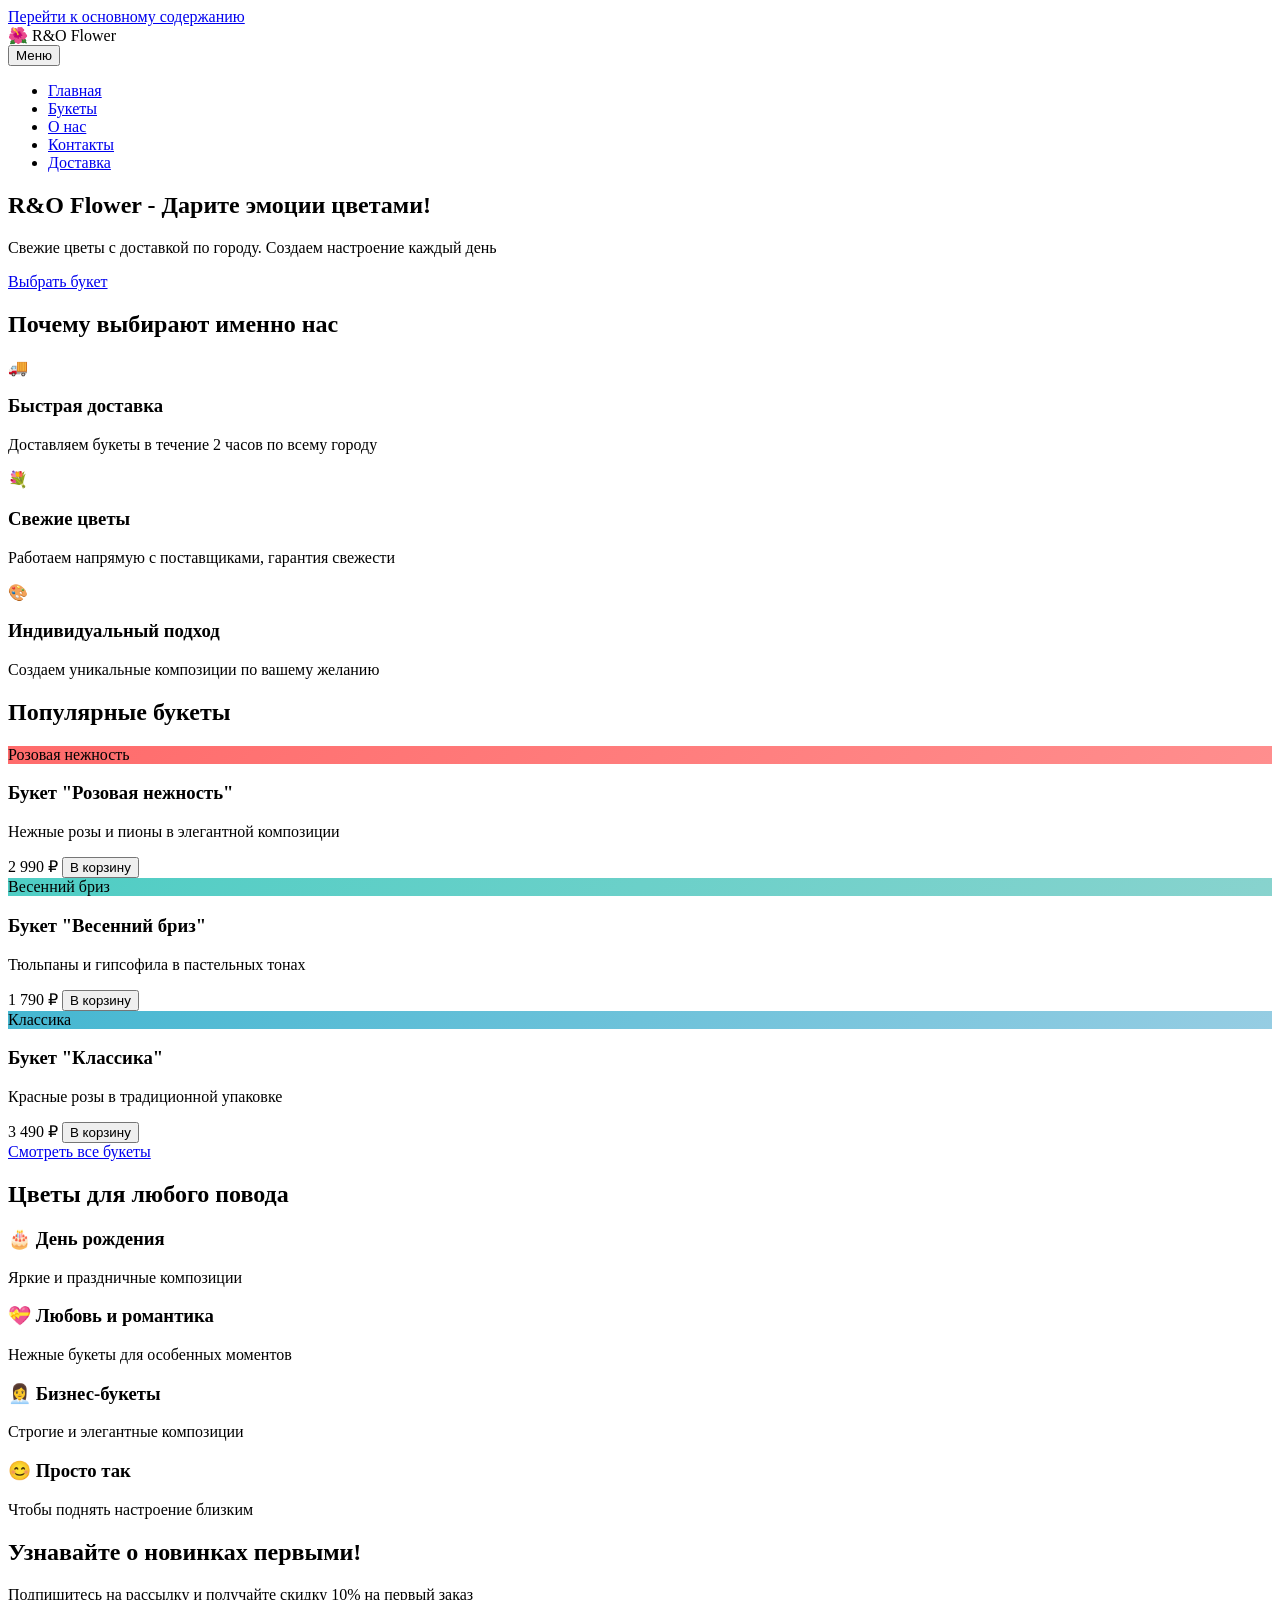
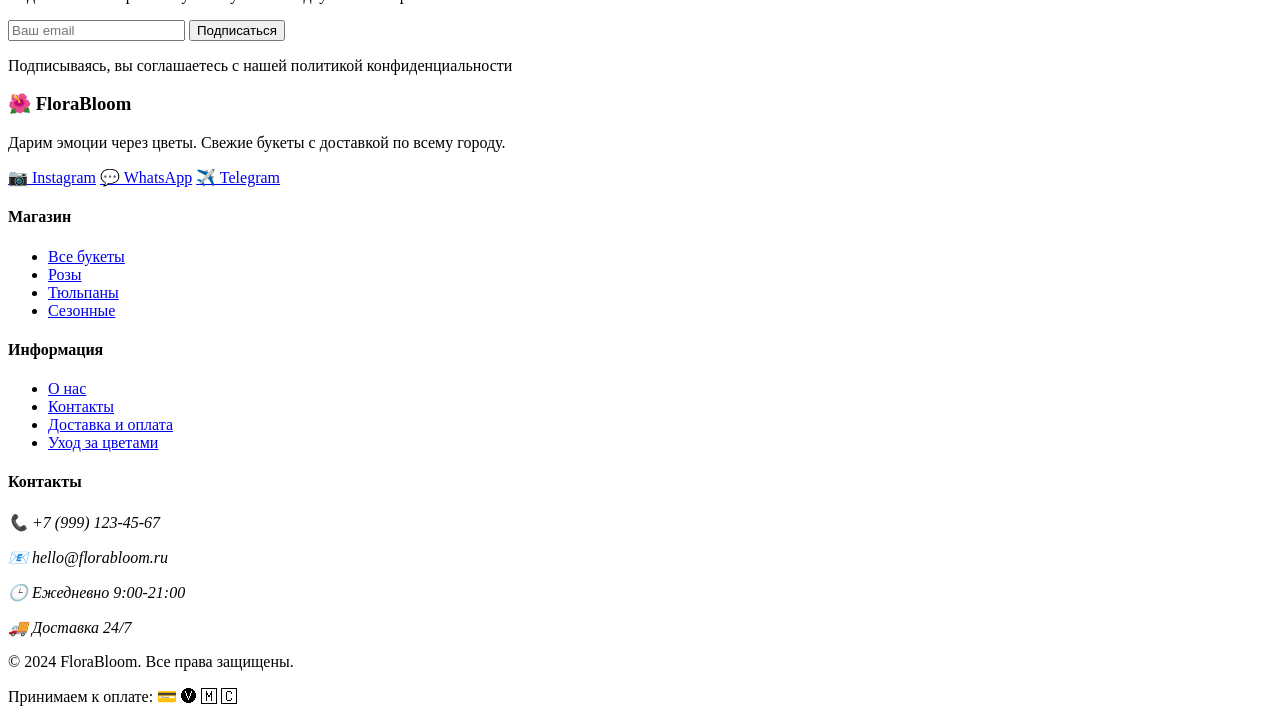
==== Index.html @ f7155aca "Create Index.html" ====
<!DOCTYPE html>
<html lang="ru">
<head>
    <meta charset="UTF-8">
    <meta name="viewport" content="width=device-width, initial-scale=1.0">
    <meta name="description" content="FloraBloom - онлайн магазин цветов. Свежие букеты, доставка, индивидуальные композиции. Дарите эмоции с нами!">
    <meta name="keywords" content="цветы, букеты, доставка цветов, флорист, розы, тюльпаны, композиции">
    <title>FloraBloom - Онлайн магазин цветов | Доставка свежих букетов</title>
    
    <!-- Подключение CSS -->
    <link rel="stylesheet" href="css/style.css">
</head>
<body>
    <!-- Skip link для доступности -->
    <a href="#main-content" class="skip-link">Перейти к основному содержанию</a>
    
    <header role="banner">
        <nav class="navbar" role="navigation" aria-label="Основная навигация">
            <div class="logo" aria-label="Логотип FloraBloom">🌺 R&O Flower</div>
            <button class="menu-toggle" aria-expanded="false" aria-controls="nav-menu">
                <span class="sr-only">Меню</span>
                <span class="hamburger-line"></span>
                <span class="hamburger-line"></span>
                <span class="hamburger-line"></span>
            </button>
            <ul class="nav-links" id="nav-menu">
                <li><a href="index.html" aria-current="page">Главная</a></li>
                <li><a href="catalog.html">Букеты</a></li>
                <li><a href="about.html">О нас</a></li>
                <li><a href="contacts.html">Контакты</a></li>
                <li><a href="delivery.html">Доставка</a></li>
            </ul>
        </nav>
    </header>

    <main id="main-content" role="main">
        <!-- Hero секция -->
        <section class="hero" aria-labelledby="hero-heading">
            <div class="hero-content">
                <h1 id="hero-heading">R&O Flower - Дарите эмоции цветами!</h1>
                <p>Свежие цветы с доставкой по городу. Создаем настроение каждый день</p>
                <a href="catalog.html" class="cta-button" role="button">
                    Выбрать букет
                </a>
            </div>
        </section>
        
        <!-- Секция преимуществ -->
        <section class="features" aria-labelledby="features-heading">
            <div class="container">
                <h2 id="features-heading" class="section-title">Почему выбирают именно нас</h2>
                <div class="features-grid">
                    <div class="feature-card">
                        <div class="feature-icon">🚚</div>
                        <h3>Быстрая доставка</h3>
                        <p>Доставляем букеты в течение 2 часов по всему городу</p>
                    </div>
                    <div class="feature-card">
                        <div class="feature-icon">💐</div>
                        <h3>Свежие цветы</h3>
                        <p>Работаем напрямую с поставщиками, гарантия свежести</p>
                    </div>
                    <div class="feature-card">
                        <div class="feature-icon">🎨</div>
                        <h3>Индивидуальный подход</h3>
                        <p>Создаем уникальные композиции по вашему желанию</p>
                    </div>
                </div>
            </div>
        </section>

        <!-- Секция популярных букетов -->
        <section class="popular" aria-labelledby="popular-heading">
            <div class="container">
                <h2 id="popular-heading" class="section-title">Популярные букеты</h2>
                <div class="arrivals-grid">
                    <div class="product-card">
                        <div class="product-image-placeholder" style="background: linear-gradient(135deg, #ff6b6b, #ff8e8e);">
                            <span>Розовая нежность</span>
                        </div>
                        <div class="product-info">
                            <h3>Букет "Розовая нежность"</h3>
                            <p>Нежные розы и пионы в элегантной композиции</p>
                            <span class="price">2 990 ₽</span>
                            <button class="cta-button small">В корзину</button>
                        </div>
                    </div>
                    <div class="product-card">
                        <div class="product-image-placeholder" style="background: linear-gradient(135deg, #4ecdc4, #88d3ce);">
                            <span>Весенний бриз</span>
                        </div>
                        <div class="product-info">
                            <h3>Букет "Весенний бриз"</h3>
                            <p>Тюльпаны и гипсофила в пастельных тонах</p>
                            <span class="price">1 790 ₽</span>
                            <button class="cta-button small">В корзину</button>
                        </div>
                    </div>
                    <div class="product-card">
                        <div class="product-image-placeholder" style="background: linear-gradient(135deg, #45b7d1, #96cde3);">
                            <span>Классика</span>
                        </div>
                        <div class="product-info">
                            <h3>Букет "Классика"</h3>
                            <p>Красные розы в традиционной упаковке</p>
                            <span class="price">3 490 ₽</span>
                            <button class="cta-button small">В корзину</button>
                        </div>
                    </div>
                </div>
                <div class="section-footer">
                    <a href="catalog.html" class="cta-button secondary">Смотреть все букеты</a>
                </div>
            </div>
        </section>

        <!-- Секция поводов -->
        <section class="occasions" aria-labelledby="occasions-heading">
            <div class="container">
                <h2 id="occasions-heading" class="section-title">Цветы для любого повода</h2>
                <div class="occasions-grid">
                    <div class="occasion-card">
                        <h3>🎂 День рождения</h3>
                        <p>Яркие и праздничные композиции</p>
                    </div>
                    <div class="occasion-card">
                        <h3>💝 Любовь и романтика</h3>
                        <p>Нежные букеты для особенных моментов</p>
                    </div>
                    <div class="occasion-card">
                        <h3>👩‍💼 Бизнес-букеты</h3>
                        <p>Строгие и элегантные композиции</p>
                    </div>
                    <div class="occasion-card">
                        <h3>😊 Просто так</h3>
                        <p>Чтобы поднять настроение близким</p>
                    </div>
                </div>
            </div>
        </section>

        <!-- Секция подписки -->
        <section class="newsletter" aria-labelledby="newsletter-heading">
            <div class="container">
                <div class="newsletter-content">
                    <h2 id="newsletter-heading">Узнавайте о новинках первыми!</h2>
                    <p>Подпишитесь на рассылку и получайте скидку 10% на первый заказ</p>
                    <form class="newsletter-form">
                        <div class="form-group">
                            <input type="email" id="newsletter-email" placeholder="Ваш email" required>
                            <button type="submit" class="cta-button secondary">Подписаться</button>
                        </div>
                        <p class="form-note">Подписываясь, вы соглашаетесь с нашей политикой конфиденциальности</p>
                    </form>
                </div>
            </div>
        </section>
    </main>

    <footer role="contentinfo">
        <div class="footer-content">
            <div class="container">
                <div class="footer-grid">
                    <div class="footer-section">
                        <h3>🌺 FloraBloom</h3>
                        <p>Дарим эмоции через цветы. Свежие букеты с доставкой по всему городу.</p>
                        <div class="social-links">
                            <a href="#" aria-label="Instagram">📷 Instagram</a>
                            <a href="#" aria-label="WhatsApp">💬 WhatsApp</a>
                            <a href="#" aria-label="Telegram">✈️ Telegram</a>
                        </div>
                    </div>
                    <div class="footer-section">
                        <h4>Магазин</h4>
                        <ul>
                            <li><a href="catalog.html">Все букеты</a></li>
                            <li><a href="catalog.html?category=roses">Розы</a></li>
                            <li><a href="catalog.html?category=tulips">Тюльпаны</a></li>
                            <li><a href="catalog.html?category=seasonal">Сезонные</a></li>
                        </ul>
                    </div>
                    <div class="footer-section">
                        <h4>Информация</h4>
                        <ul>
                            <li><a href="about.html">О нас</a></li>
                            <li><a href="contacts.html">Контакты</a></li>
                            <li><a href="delivery.html">Доставка и оплата</a></li>
                            <li><a href="#">Уход за цветами</a></li>
                        </ul>
                    </div>
                    <div class="footer-section">
                        <h4>Контакты</h4>
                        <address>
                            <p>📞 +7 (999) 123-45-67</p>
                            <p>📧 hello@florabloom.ru</p>
                            <p>🕒 Ежедневно 9:00-21:00</p>
                            <p>🚚 Доставка 24/7</p>
                        </address>
                    </div>
                </div>
                <div class="footer-bottom">
                    <p>&copy; 2024 FloraBloom. Все права защищены.</p>
                    <div class="payment-methods">
                        <span>Принимаем к оплате:</span>
                        <span>💳 🅥 🄼 🄲</span>
                    </div>
                </div>
            </div>
        </div>
    </footer>

    <!-- Подключение JavaScript -->
    <script src="js/script.js"></script>
</body>
</html>
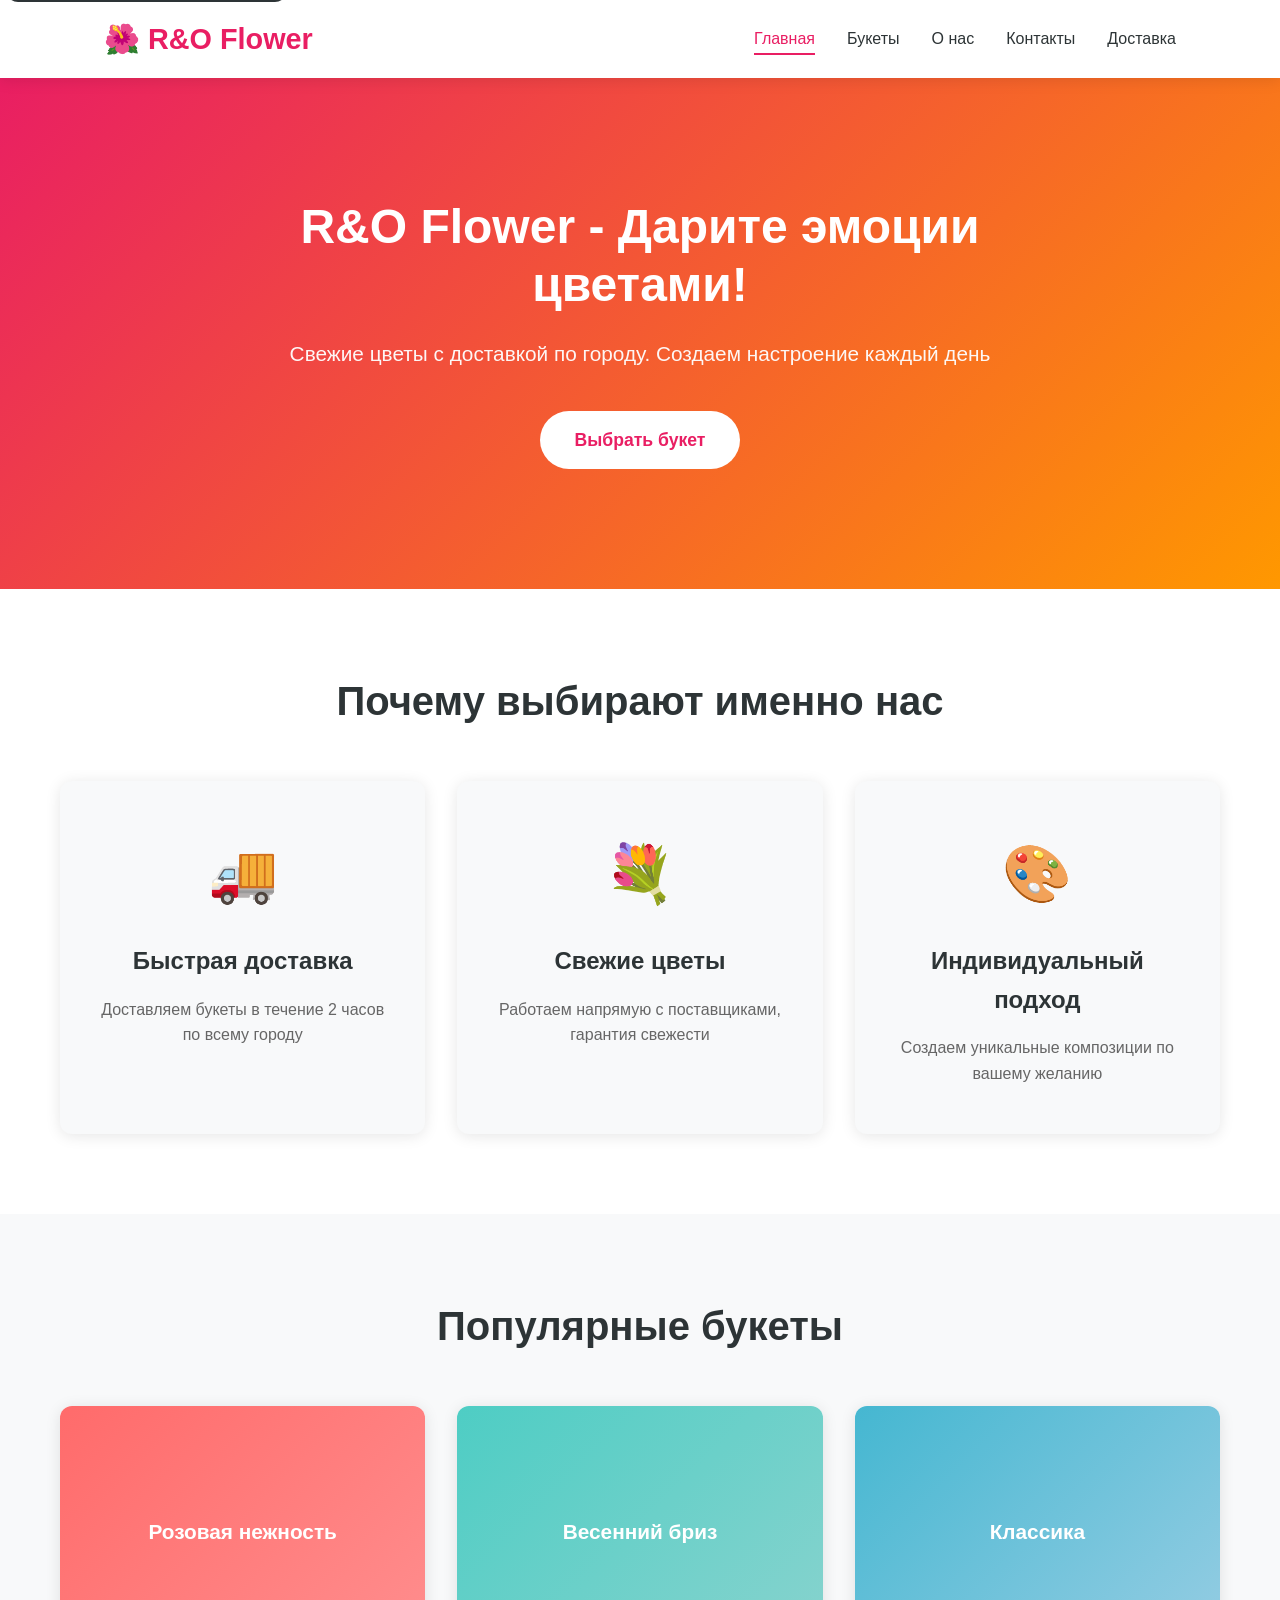
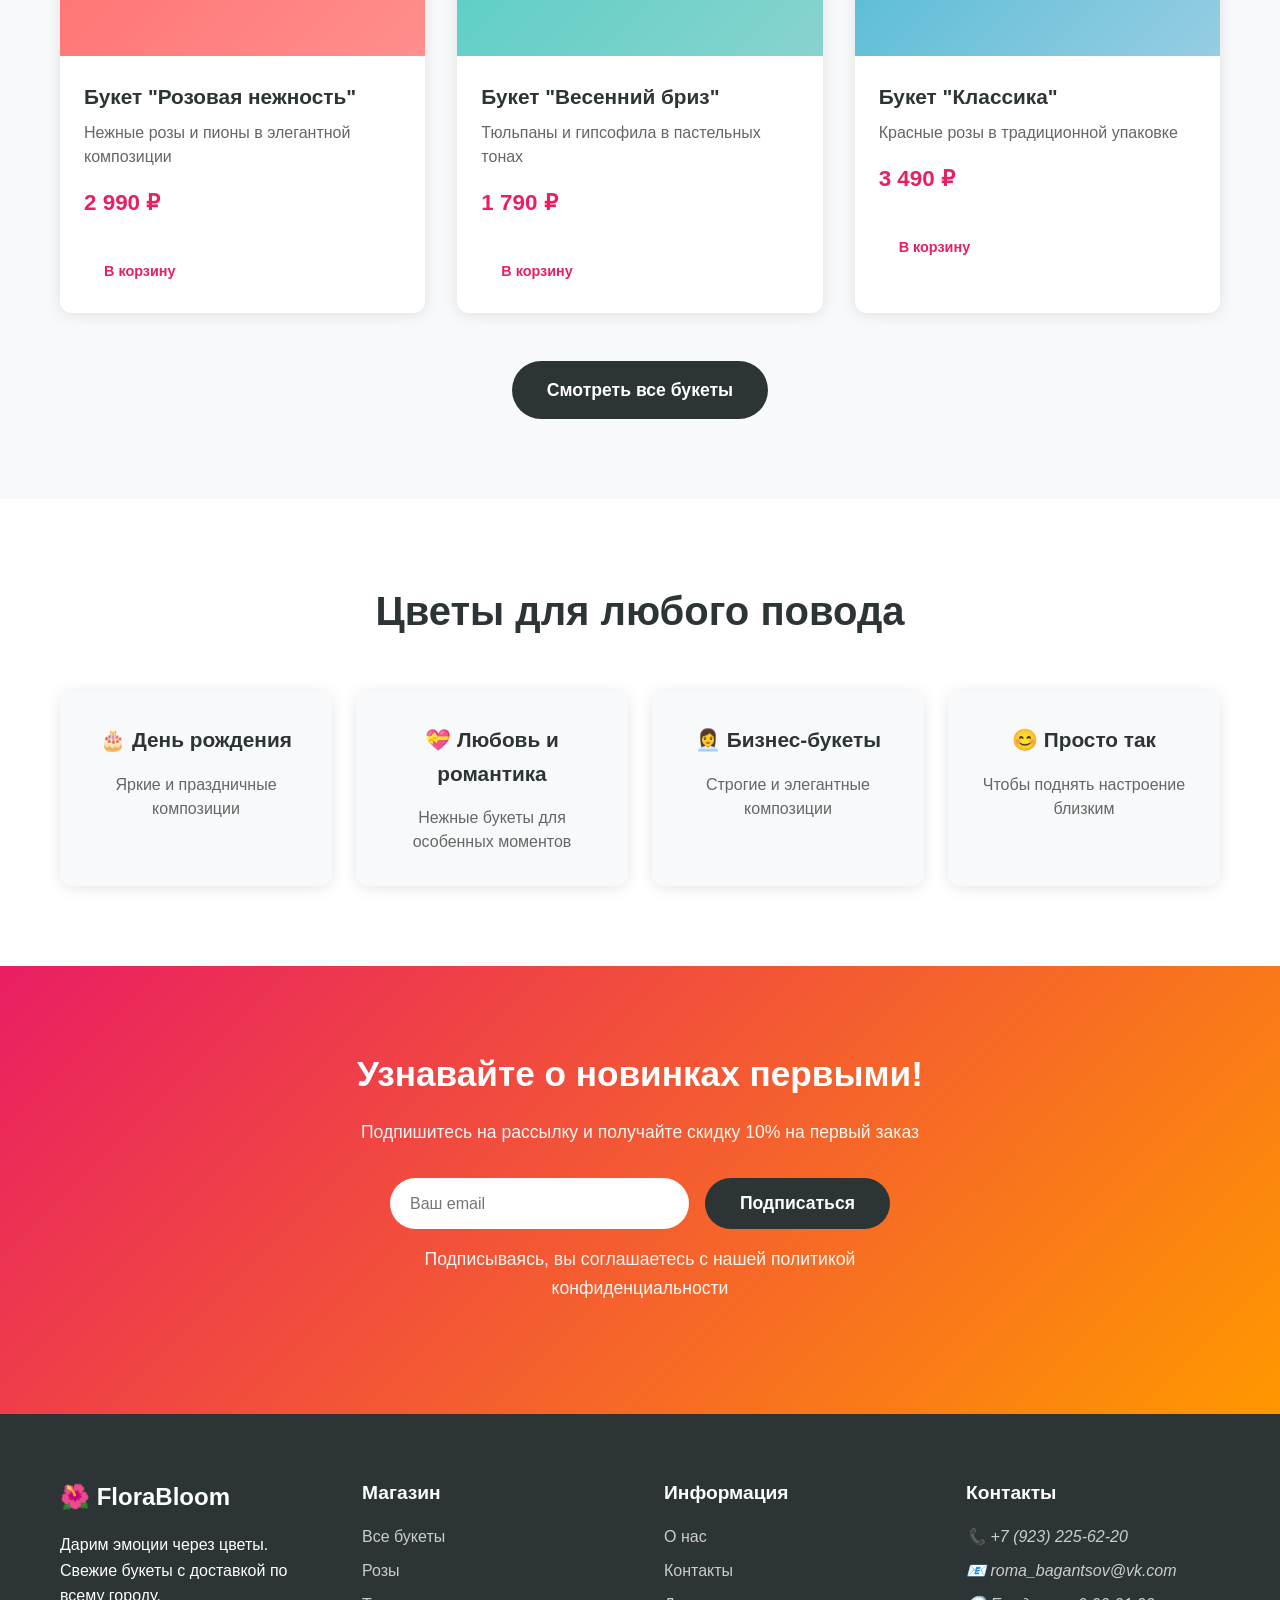
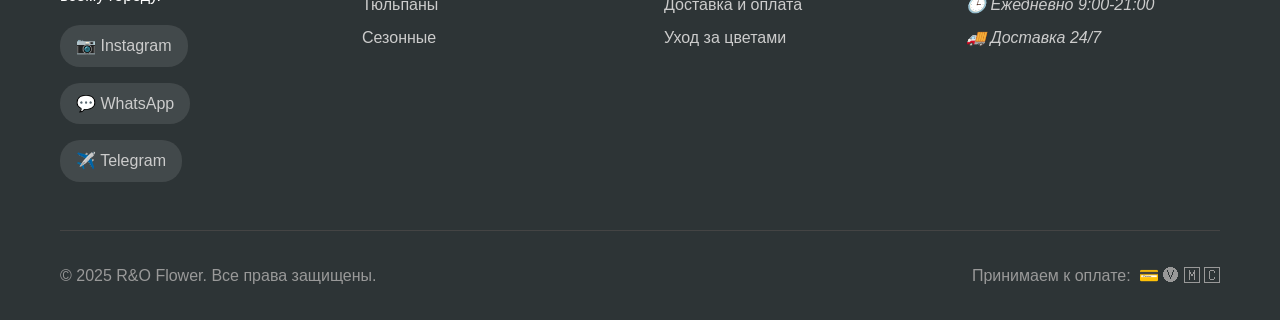
==== commit 89605f6a: "Update Index.html" ====
--- a/Index.html
+++ b/Index.html
@@ -191,15 +191,15 @@
                     <div class="footer-section">
                         <h4>Контакты</h4>
                         <address>
-                            <p>📞 +7 (999) 123-45-67</p>
-                            <p>📧 hello@florabloom.ru</p>
+                            <p>📞 +7 (923) 225-62-20</p>
+                            <p>📧 roma_bagantsov@vk.com</p>
                             <p>🕒 Ежедневно 9:00-21:00</p>
                             <p>🚚 Доставка 24/7</p>
                         </address>
                     </div>
                 </div>
                 <div class="footer-bottom">
-                    <p>&copy; 2024 FloraBloom. Все права защищены.</p>
+                    <p>&copy; 2025 R&O Flower. Все права защищены.</p>
                     <div class="payment-methods">
                         <span>Принимаем к оплате:</span>
                         <span>💳 🅥 🄼 🄲</span>
--- a/css/style.css
+++ b/css/style.css
@@ -0,0 +1,688 @@
+/* ===== CSS RESET & VARIABLES ===== */
+:root {
+    --primary-color: #e91e63;
+    --secondary-color: #4caf50;
+    --accent-color: #ff9800;
+    --gradient-start: #e91e63;
+    --gradient-end: #ff9800;
+    --text-dark: #2d3436;
+    --text-light: #fff;
+    --bg-light: #f8f9fa;
+    --bg-white: #fff;
+    --shadow: 0 2px 15px rgba(0,0,0,0.1);
+    --shadow-hover: 0 8px 25px rgba(0,0,0,0.15);
+    --border-radius: 12px;
+    --transition: all 0.3s ease;
+}
+
+* {
+    margin: 0;
+    padding: 0;
+    box-sizing: border-box;
+}
+
+/* ===== BASE STYLES ===== */
+body {
+    font-family: 'Arial', 'Helvetica Neue', sans-serif;
+    line-height: 1.6;
+    color: var(--text-dark);
+    background-color: var(--bg-light);
+    overflow-x: hidden;
+}
+
+/* ===== ACCESSIBILITY ===== */
+.sr-only {
+    position: absolute;
+    width: 1px;
+    height: 1px;
+    padding: 0;
+    margin: -1px;
+    overflow: hidden;
+    clip: rect(0, 0, 0, 0);
+    white-space: nowrap;
+    border: 0;
+}
+
+.skip-link {
+    position: absolute;
+    top: -40px;
+    left: 6px;
+    background: var(--text-dark);
+    color: var(--text-light);
+    padding: 8px 12px;
+    z-index: 1000;
+    text-decoration: none;
+    border-radius: var(--border-radius);
+    font-weight: 500;
+}
+
+.skip-link:focus {
+    top: 6px;
+    outline: 2px solid var(--text-light);
+    outline-offset: 2px;
+}
+
+/* ===== LAYOUT & CONTAINER ===== */
+.container {
+    width: 100%;
+    max-width: 1200px;
+    margin: 0 auto;
+    padding: 0 20px;
+}
+
+/* ===== HEADER & NAVIGATION ===== */
+header {
+    position: sticky;
+    top: 0;
+    z-index: 100;
+    background: var(--bg-white);
+    box-shadow: var(--shadow);
+}
+
+.navbar {
+    display: flex;
+    justify-content: space-between;
+    align-items: center;
+    padding: 1rem 5%;
+    max-width: 1200px;
+    margin: 0 auto;
+}
+
+.logo {
+    font-size: 1.8rem;
+    font-weight: bold;
+    color: var(--primary-color);
+    text-decoration: none;
+}
+
+.nav-links {
+    display: flex;
+    list-style: none;
+    gap: 2rem;
+    margin: 0;
+    padding: 0;
+}
+
+.nav-links a {
+    text-decoration: none;
+    color: var(--text-dark);
+    font-weight: 500;
+    transition: var(--transition);
+    padding: 0.5rem 0;
+    position: relative;
+}
+
+.nav-links a:hover,
+.nav-links a:focus,
+.nav-links a[aria-current="page"] {
+    color: var(--primary-color);
+}
+
+.nav-links a::after {
+    content: '';
+    position: absolute;
+    bottom: 0;
+    left: 0;
+    width: 0;
+    height: 2px;
+    background: var(--primary-color);
+    transition: var(--transition);
+}
+
+.nav-links a:hover::after,
+.nav-links a[aria-current="page"]::after {
+    width: 100%;
+}
+
+/* ===== MOBILE MENU ===== */
+.menu-toggle {
+    display: none;
+    flex-direction: column;
+    background: none;
+    border: none;
+    cursor: pointer;
+    padding: 8px;
+    gap: 4px;
+    transition: var(--transition);
+}
+
+.menu-toggle:hover {
+    opacity: 0.7;
+}
+
+.menu-toggle:focus {
+    outline: 2px solid var(--primary-color);
+    outline-offset: 2px;
+}
+
+.hamburger-line {
+    width: 25px;
+    height: 3px;
+    background: var(--text-dark);
+    transition: var(--transition);
+}
+
+/* ===== HERO SECTION ===== */
+.hero {
+    text-align: center;
+    padding: 120px 20px;
+    background: linear-gradient(135deg, var(--gradient-start) 0%, var(--gradient-end) 100%);
+    color: var(--text-light);
+    position: relative;
+}
+
+.hero-content {
+    max-width: 800px;
+    margin: 0 auto;
+}
+
+.hero h1 {
+    font-size: 3rem;
+    margin-bottom: 1.5rem;
+    line-height: 1.2;
+    font-weight: 700;
+}
+
+.hero p {
+    font-size: 1.3rem;
+    margin-bottom: 2.5rem;
+    opacity: 0.95;
+}
+
+/* ===== BUTTONS ===== */
+.cta-button {
+    display: inline-block;
+    padding: 15px 35px;
+    background: var(--bg-white);
+    color: var(--primary-color);
+    text-decoration: none;
+    border: none;
+    border-radius: 30px;
+    font-weight: 600;
+    cursor: pointer;
+    transition: var(--transition);
+    font-size: 1.1rem;
+}
+
+.cta-button:hover,
+.cta-button:focus {
+    background: var(--bg-light);
+    transform: translateY(-3px);
+    box-shadow: var(--shadow-hover);
+    color: var(--primary-color);
+}
+
+.cta-button.secondary {
+    background: var(--text-dark);
+    color: var(--text-light);
+}
+
+.cta-button.secondary:hover {
+    background: #555;
+    color: var(--text-light);
+}
+
+.cta-button.small {
+    padding: 10px 20px;
+    font-size: 0.9rem;
+    margin-top: 1rem;
+}
+
+/* ===== SECTIONS ===== */
+section {
+    padding: 80px 0;
+}
+
+.section-title {
+    text-align: center;
+    font-size: 2.5rem;
+    margin-bottom: 3rem;
+    color: var(--text-dark);
+    font-weight: 700;
+}
+
+.section-footer {
+    text-align: center;
+    margin-top: 3rem;
+}
+
+/* ===== FEATURES SECTION ===== */
+.features {
+    background: var(--bg-white);
+}
+
+.features-grid {
+    display: grid;
+    grid-template-columns: repeat(auto-fit, minmax(300px, 1fr));
+    gap: 2rem;
+}
+
+.feature-card {
+    text-align: center;
+    padding: 3rem 2rem;
+    background: var(--bg-light);
+    border-radius: var(--border-radius);
+    transition: var(--transition);
+    box-shadow: var(--shadow);
+}
+
+.feature-card:hover {
+    transform: translateY(-8px);
+    box-shadow: var(--shadow-hover);
+}
+
+.feature-icon {
+    font-size: 3.5rem;
+    margin-bottom: 1.5rem;
+}
+
+.feature-card h3 {
+    font-size: 1.5rem;
+    margin-bottom: 1rem;
+    color: var(--text-dark);
+}
+
+.feature-card p {
+    color: #666;
+    line-height: 1.6;
+}
+
+/* ===== POPULAR BOUQUETS SECTION ===== */
+.popular {
+    background: var(--bg-light);
+}
+
+.arrivals-grid {
+    display: grid;
+    grid-template-columns: repeat(auto-fit, minmax(280px, 1fr));
+    gap: 2rem;
+}
+
+.product-card {
+    background: var(--bg-white);
+    border-radius: var(--border-radius);
+    overflow: hidden;
+    box-shadow: var(--shadow);
+    transition: var(--transition);
+}
+
+.product-card:hover {
+    transform: translateY(-8px);
+    box-shadow: var(--shadow-hover);
+}
+
+.product-image-placeholder {
+    width: 100%;
+    height: 250px;
+    display: flex;
+    align-items: center;
+    justify-content: center;
+    color: var(--text-light);
+    font-size: 1.3rem;
+    font-weight: 600;
+}
+
+.product-info {
+    padding: 1.5rem;
+}
+
+.product-info h3 {
+    font-size: 1.3rem;
+    margin-bottom: 0.5rem;
+    color: var(--text-dark);
+}
+
+.product-info p {
+    color: #666;
+    margin-bottom: 1rem;
+    line-height: 1.5;
+}
+
+.price {
+    font-size: 1.4rem;
+    font-weight: bold;
+    color: var(--primary-color);
+    display: block;
+    margin-bottom: 1rem;
+}
+
+/* ===== OCCASIONS SECTION ===== */
+.occasions {
+    background: var(--bg-white);
+}
+
+.occasions-grid {
+    display: grid;
+    grid-template-columns: repeat(auto-fit, minmax(250px, 1fr));
+    gap: 1.5rem;
+}
+
+.occasion-card {
+    background: var(--bg-light);
+    padding: 2rem;
+    border-radius: var(--border-radius);
+    text-align: center;
+    transition: var(--transition);
+    box-shadow: var(--shadow);
+}
+
+.occasion-card:hover {
+    transform: translateY(-5px);
+    box-shadow: var(--shadow-hover);
+}
+
+.occasion-card h3 {
+    font-size: 1.3rem;
+    margin-bottom: 1rem;
+    color: var(--text-dark);
+}
+
+.occasion-card p {
+    color: #666;
+    line-height: 1.5;
+}
+
+/* ===== NEWSLETTER SECTION ===== */
+.newsletter {
+    background: linear-gradient(135deg, var(--gradient-start) 0%, var(--gradient-end) 100%);
+    color: var(--text-light);
+    text-align: center;
+}
+
+.newsletter-content {
+    max-width: 600px;
+    margin: 0 auto;
+}
+
+.newsletter h2 {
+    font-size: 2.2rem;
+    margin-bottom: 1rem;
+}
+
+.newsletter p {
+    font-size: 1.1rem;
+    margin-bottom: 2rem;
+    opacity: 0.95;
+}
+
+.newsletter-form {
+    max-width: 500px;
+    margin: 0 auto;
+}
+
+.form-group {
+    display: flex;
+    gap: 1rem;
+    margin-bottom: 1rem;
+}
+
+.form-group input {
+    flex: 1;
+    padding: 15px 20px;
+    border: none;
+    border-radius: 30px;
+    font-size: 1rem;
+    outline: none;
+}
+
+.form-group input:focus {
+    box-shadow: 0 0 0 3px rgba(255,255,255,0.3);
+}
+
+.form-note {
+    font-size: 0.9rem;
+    opacity: 0.8;
+}
+
+/* ===== FOOTER ===== */
+footer {
+    background: var(--text-dark);
+    color: var(--text-light);
+    padding: 4rem 0 2rem;
+}
+
+.footer-grid {
+    display: grid;
+    grid-template-columns: repeat(auto-fit, minmax(250px, 1fr));
+    gap: 3rem;
+    margin-bottom: 3rem;
+}
+
+.footer-section h3 {
+    font-size: 1.5rem;
+    margin-bottom: 1rem;
+    color: var(--text-light);
+}
+
+.footer-section h4 {
+    font-size: 1.2rem;
+    margin-bottom: 1rem;
+    color: var(--text-light);
+}
+
+.footer-section ul {
+    list-style: none;
+}
+
+.footer-section li {
+    margin-bottom: 0.5rem;
+}
+
+.footer-section a {
+    color: #ccc;
+    text-decoration: none;
+    transition: var(--transition);
+}
+
+.footer-section a:hover {
+    color: var(--primary-color);
+}
+
+.footer-section address p {
+    margin-bottom: 0.5rem;
+    color: #ccc;
+}
+
+.social-links {
+    display: flex;
+    gap: 1rem;
+    margin-top: 1rem;
+    flex-wrap: wrap;
+}
+
+.social-links a {
+    padding: 0.5rem 1rem;
+    background: rgba(255,255,255,0.1);
+    border-radius: 20px;
+    transition: var(--transition);
+}
+
+.social-links a:hover {
+    background: var(--primary-color);
+}
+
+.footer-bottom {
+    border-top: 1px solid #444;
+    padding-top: 2rem;
+    display: flex;
+    justify-content: space-between;
+    align-items: center;
+    color: #999;
+}
+
+.payment-methods {
+    display: flex;
+    align-items: center;
+    gap: 0.5rem;
+}
+
+/* ===== MOBILE STYLES ===== */
+@media (max-width: 768px) {
+    .navbar {
+        padding: 1rem;
+    }
+    
+    .menu-toggle {
+        display: flex;
+    }
+    
+    .nav-links {
+        display: none;
+        position: fixed;
+        top: 100%;
+        left: 0;
+        right: 0;
+        background: var(--bg-white);
+        flex-direction: column;
+        padding: 2rem;
+        box-shadow: var(--shadow-hover);
+        gap: 1.5rem;
+        text-align: center;
+    }
+    
+    .nav-links.active {
+        display: flex;
+    }
+    
+    .nav-links a {
+        font-size: 1.1rem;
+        padding: 0.75rem 0;
+    }
+    
+    .hero {
+        padding: 80px 20px;
+    }
+    
+    .hero h1 {
+        font-size: 2.2rem;
+    }
+    
+    .section-title {
+        font-size: 2rem;
+    }
+    
+    .features-grid,
+    .arrivals-grid,
+    .occasions-grid {
+        grid-template-columns: 1fr;
+    }
+    
+    .form-group {
+        flex-direction: column;
+    }
+    
+    .footer-grid {
+        grid-template-columns: 1fr;
+        text-align: center;
+    }
+    
+    .footer-bottom {
+        flex-direction: column;
+        gap: 1rem;
+        text-align: center;
+    }
+    
+    section {
+        padding: 60px 0;
+    }
+}
+
+@media (max-width: 480px) {
+    .hero {
+        padding: 60px 15px;
+    }
+    
+    .hero h1 {
+        font-size: 1.8rem;
+    }
+    
+    .feature-card,
+    .product-card,
+    .occasion-card {
+        padding: 1.5rem;
+    }
+    
+    .container {
+        padding: 0 15px;
+    }
+    
+    .cta-button {
+        padding: 12px 25px;
+        font-size: 1rem;
+    }
+}
+
+/* ===== ANIMATIONS ===== */
+.animate-in {
+    animation: fadeInUp 0.6s ease forwards;
+}
+
+@keyframes fadeInUp {
+    from {
+        opacity: 0;
+        transform: translateY(30px);
+    }
+    to {
+        opacity: 1;
+        transform: translateY(0);
+    }
+}
+
+/* ===== SCROLL TO TOP ===== */
+.scroll-to-top {
+    position: fixed;
+    bottom: 30px;
+    right: 30px;
+    width: 50px;
+    height: 50px;
+    border-radius: 50%;
+    background: var(--primary-color);
+    color: var(--text-light);
+    border: none;
+    cursor: pointer;
+    font-size: 20px;
+    opacity: 0;
+    visibility: hidden;
+    transition: var(--transition);
+    z-index: 99;
+    display: flex;
+    align-items: center;
+    justify-content: center;
+}
+
+.scroll-to-top.visible {
+    opacity: 1;
+    visibility: visible;
+}
+
+.scroll-to-top:hover {
+    background: var(--gradient-end);
+    transform: translateY(-2px);
+}
+
+/* ===== NOTIFICATIONS ===== */
+.notification {
+    position: fixed;
+    top: 20px;
+    right: 20px;
+    padding: 15px 20px;
+    border-radius: var(--border-radius);
+    color: var(--text-light);
+    z-index: 10000;
+    transform: translateX(100%);
+    transition: var(--transition);
+    font-weight: 500;
+    box-shadow: var(--shadow-hover);
+}
+
+.notification.success {
+    background: #4caf50;
+}
+
+.notification.error {
+    background: #f44336;
+}
+
+.notification.info {
+    background: #2196f3;
+}
